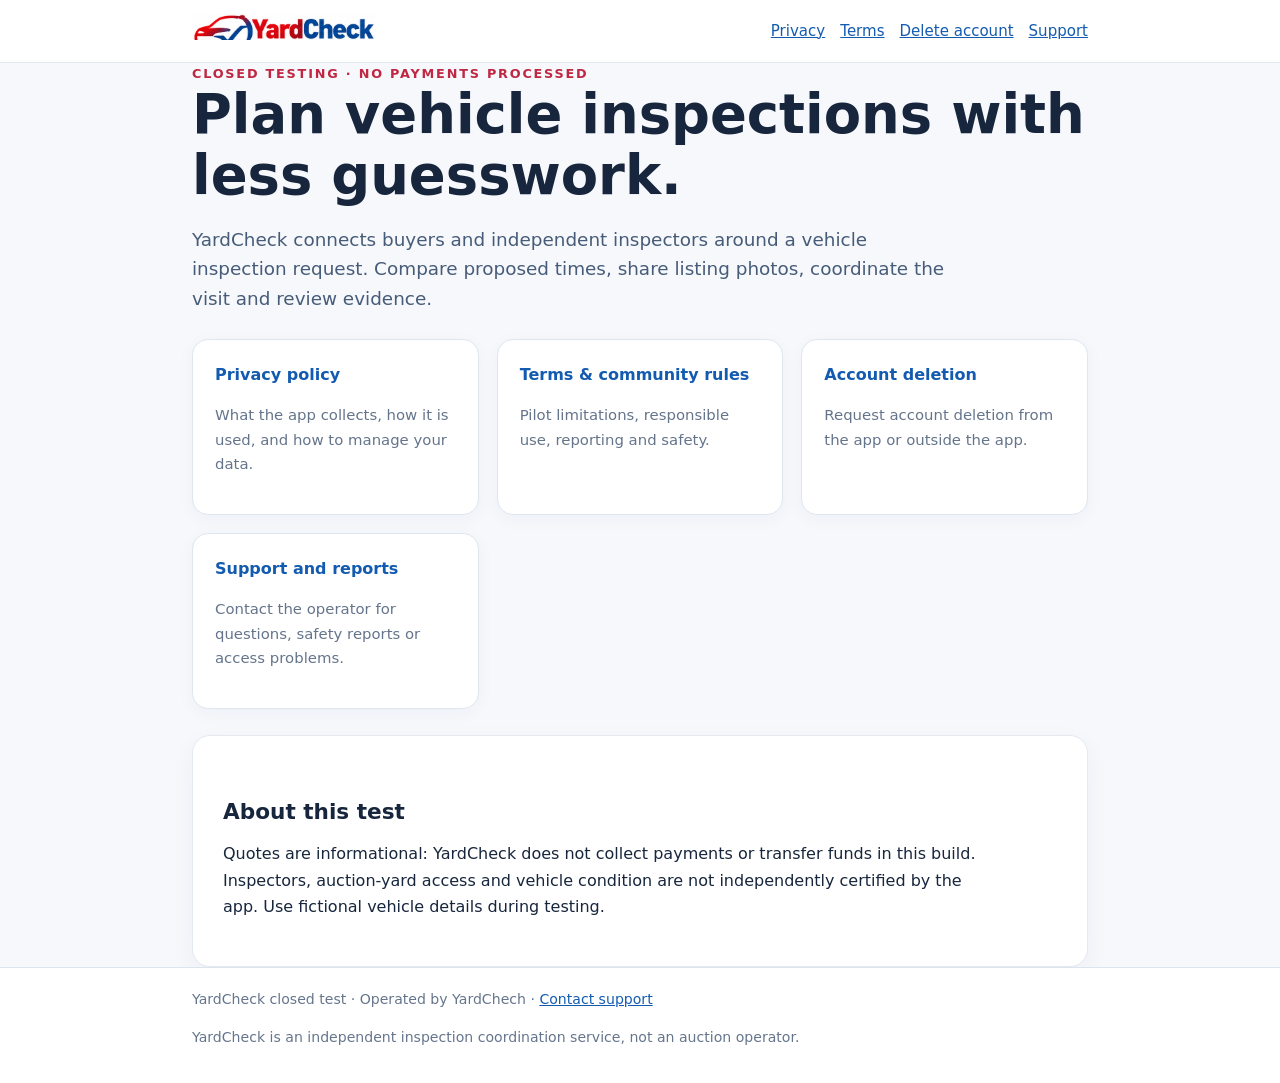
==== site/index.html @ 53f98160 "Publish YardCheck Play Store information pages" ====
<!DOCTYPE html><html lang="en"><head><meta charset="UTF-8"><meta name="viewport" content="width=device-width,initial-scale=1"><title>Vehicle inspections · YardCheck</title><meta name="description" content="Vehicle inspections, coordinated with YardCheck."><link rel="stylesheet" href="style.css"></head><body><header><div class="wrap"><nav><a href="index.html" aria-label="YardCheck home"><img src="yardcheck-logo.webp" alt="YardCheck"></a><div class="links"><a href="privacy.html">Privacy</a><a href="terms.html">Terms</a><a href="delete-account.html">Delete account</a><a href="support.html">Support</a></div></nav></div></header><main class="wrap"><div class="eyebrow">Closed testing · No payments processed</div><h1>Plan vehicle inspections with less guesswork.</h1><p class="lead">YardCheck connects buyers and independent inspectors around a vehicle inspection request. Compare proposed times, share listing photos, coordinate the visit and review evidence.</p><div class="cards"><a href="privacy.html"><strong>Privacy policy</strong><p class="muted">What the app collects, how it is used, and how to manage your data.</p></a><a href="terms.html"><strong>Terms & community rules</strong><p class="muted">Pilot limitations, responsible use, reporting and safety.</p></a><a href="delete-account.html"><strong>Account deletion</strong><p class="muted">Request account deletion from the app or outside the app.</p></a><a href="support.html"><strong>Support and reports</strong><p class="muted">Contact the operator for questions, safety reports or access problems.</p></a></div><div class="card"><h2>About this test</h2><p>Quotes are informational: YardCheck does not collect payments or transfer funds in this build. Inspectors, auction-yard access and vehicle condition are not independently certified by the app. Use fictional vehicle details during testing.</p></div></main><footer><div class="wrap">YardCheck closed test · Operated by YardChech · <a href="support.html">Contact support</a><p>YardCheck is an independent inspection coordination service, not an auction operator.</p></div></footer></body></html>
---- site/style.css ----
*{box-sizing:border-box}html{font-family:Inter,system-ui,-apple-system,Segoe UI,Roboto,sans-serif;color:#17263d;background:#f6f8fc;line-height:1.65}body{margin:0}a{color:#135bb0}a:hover{text-decoration:underline}.wrap{max-width:940px;padding:0 22px;margin:auto}header{background:white;border-bottom:1px solid #e2e8f0}nav{display:flex;align-items:center;gap:20px;flex-wrap:wrap;justify-content:space-between;padding:14px 0}nav img{width:183px;max-height:54px;object-fit:contain;object-position:left}nav .links{display:flex;flex-wrap:wrap;gap:15px;font-size:.94rem}main{padding:45px 0 60px}h1{font-size:clamp(2rem,5vw,3.4rem);line-height:1.12;margin:0 0 18px}h2{font-size:1.35rem;line-height:1.28;margin:32px 0 10px}p,li{max-width:760px}ul{padding-left:24px}.lead{font-size:1.15rem;color:#475c78;line-height:1.6}.card{background:white;border:1px solid #e4e9f1;border-radius:18px;box-shadow:0 8px 27px rgba(16,42,73,.045);padding:30px;margin-top:22px}.cards{display:grid;grid-template-columns:repeat(auto-fit,minmax(225px,1fr));gap:18px;margin:26px 0}.cards a{display:block;background:white;border-radius:16px;border:1px solid #dee6f0;padding:22px;text-decoration:none;box-shadow:0 4px 18px rgba(16,42,73,.04)}.cards a:hover{border-color:#2e65ae}.eyebrow{font-size:.8rem;color:#bf2742;text-transform:uppercase;font-weight:800;letter-spacing:.14em}.muted{color:#64748b;font-size:.93rem}.action{display:inline-block;background:#1865b2;color:white;text-decoration:none;padding:12px 18px;border-radius:9px;font-weight:650}.action:hover{color:white;background:#124e89;text-decoration:none}footer{border-top:1px solid #dce4ed;padding:20px 0;background:white;color:#65758c;font-size:.88rem}.warning{border-left:4px solid #cd3654;background:#fff4f5;padding:12px 17px}.small{font-size:.9rem}@media(max-width:620px){.card{padding:19px}main{padding-top:30px}nav{align-items:flex-start}}
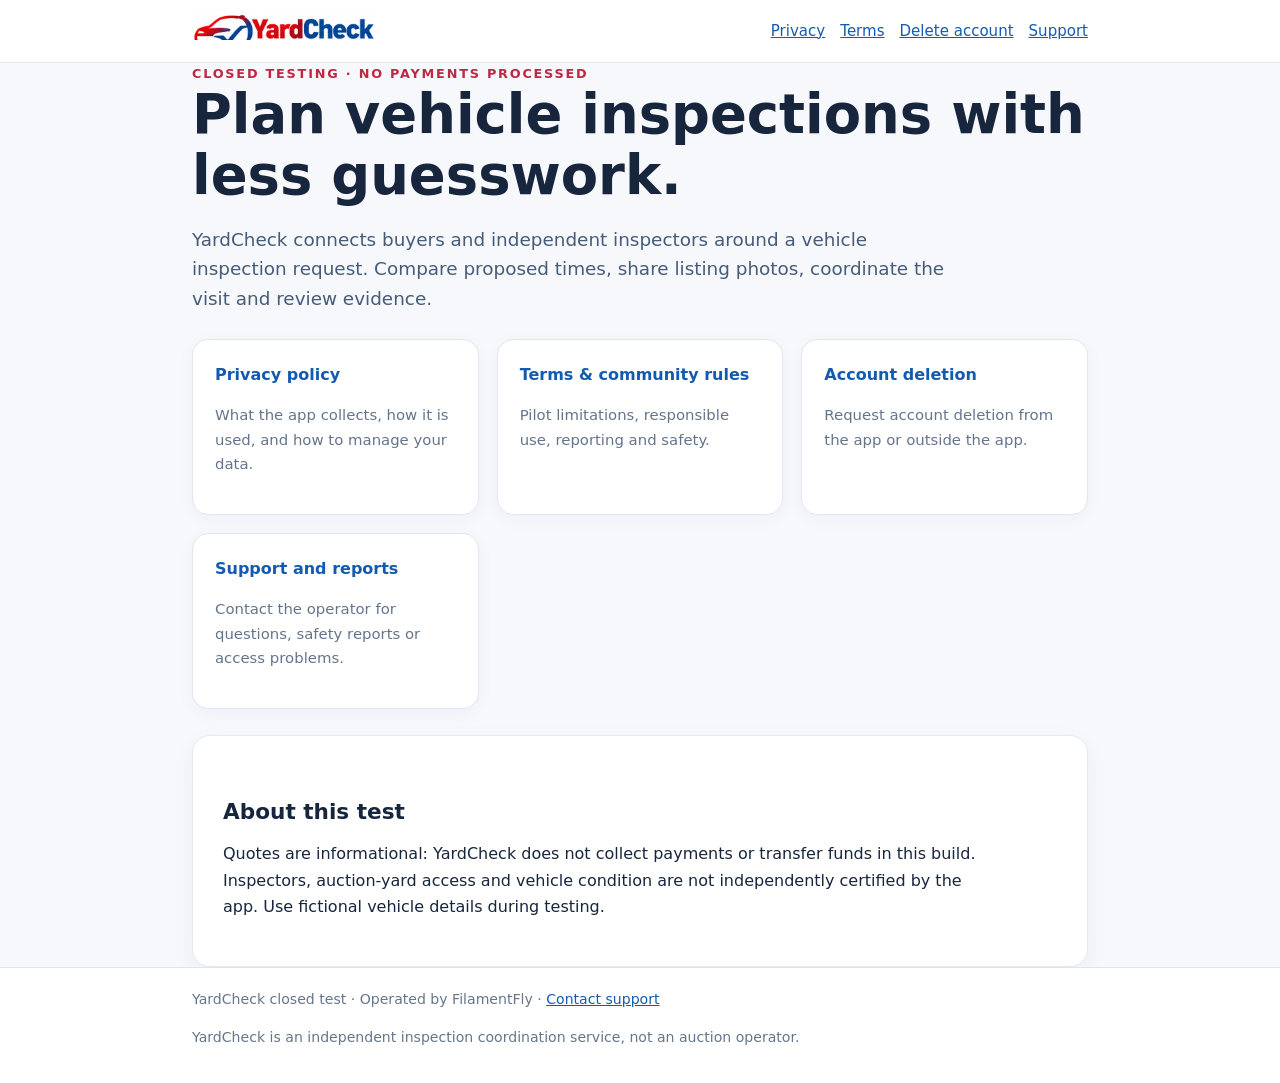
==== commit e5b02fbb: "Update index.html" ====
--- a/site/index.html
+++ b/site/index.html
@@ -1 +1 @@
-<!DOCTYPE html><html lang="en"><head><meta charset="UTF-8"><meta name="viewport" content="width=device-width,initial-scale=1"><title>Vehicle inspections · YardCheck</title><meta name="description" content="Vehicle inspections, coordinated with YardCheck."><link rel="stylesheet" href="style.css"></head><body><header><div class="wrap"><nav><a href="index.html" aria-label="YardCheck home"><img src="yardcheck-logo.webp" alt="YardCheck"></a><div class="links"><a href="privacy.html">Privacy</a><a href="terms.html">Terms</a><a href="delete-account.html">Delete account</a><a href="support.html">Support</a></div></nav></div></header><main class="wrap"><div class="eyebrow">Closed testing · No payments processed</div><h1>Plan vehicle inspections with less guesswork.</h1><p class="lead">YardCheck connects buyers and independent inspectors around a vehicle inspection request. Compare proposed times, share listing photos, coordinate the visit and review evidence.</p><div class="cards"><a href="privacy.html"><strong>Privacy policy</strong><p class="muted">What the app collects, how it is used, and how to manage your data.</p></a><a href="terms.html"><strong>Terms & community rules</strong><p class="muted">Pilot limitations, responsible use, reporting and safety.</p></a><a href="delete-account.html"><strong>Account deletion</strong><p class="muted">Request account deletion from the app or outside the app.</p></a><a href="support.html"><strong>Support and reports</strong><p class="muted">Contact the operator for questions, safety reports or access problems.</p></a></div><div class="card"><h2>About this test</h2><p>Quotes are informational: YardCheck does not collect payments or transfer funds in this build. Inspectors, auction-yard access and vehicle condition are not independently certified by the app. Use fictional vehicle details during testing.</p></div></main><footer><div class="wrap">YardCheck closed test · Operated by YardChech · <a href="support.html">Contact support</a><p>YardCheck is an independent inspection coordination service, not an auction operator.</p></div></footer></body></html>+<!DOCTYPE html><html lang="en"><head><meta charset="UTF-8"><meta name="viewport" content="width=device-width,initial-scale=1"><title>Vehicle inspections · YardCheck</title><meta name="description" content="Vehicle inspections, coordinated with YardCheck."><link rel="stylesheet" href="style.css"></head><body><header><div class="wrap"><nav><a href="index.html" aria-label="YardCheck home"><img src="yardcheck-logo.webp" alt="YardCheck"></a><div class="links"><a href="privacy.html">Privacy</a><a href="terms.html">Terms</a><a href="delete-account.html">Delete account</a><a href="support.html">Support</a></div></nav></div></header><main class="wrap"><div class="eyebrow">Closed testing · No payments processed</div><h1>Plan vehicle inspections with less guesswork.</h1><p class="lead">YardCheck connects buyers and independent inspectors around a vehicle inspection request. Compare proposed times, share listing photos, coordinate the visit and review evidence.</p><div class="cards"><a href="privacy.html"><strong>Privacy policy</strong><p class="muted">What the app collects, how it is used, and how to manage your data.</p></a><a href="terms.html"><strong>Terms & community rules</strong><p class="muted">Pilot limitations, responsible use, reporting and safety.</p></a><a href="delete-account.html"><strong>Account deletion</strong><p class="muted">Request account deletion from the app or outside the app.</p></a><a href="support.html"><strong>Support and reports</strong><p class="muted">Contact the operator for questions, safety reports or access problems.</p></a></div><div class="card"><h2>About this test</h2><p>Quotes are informational: YardCheck does not collect payments or transfer funds in this build. Inspectors, auction-yard access and vehicle condition are not independently certified by the app. Use fictional vehicle details during testing.</p></div></main><footer><div class="wrap">YardCheck closed test · Operated by FilamentFly · <a href="support.html">Contact support</a><p>YardCheck is an independent inspection coordination service, not an auction operator.</p></div></footer></body></html>
